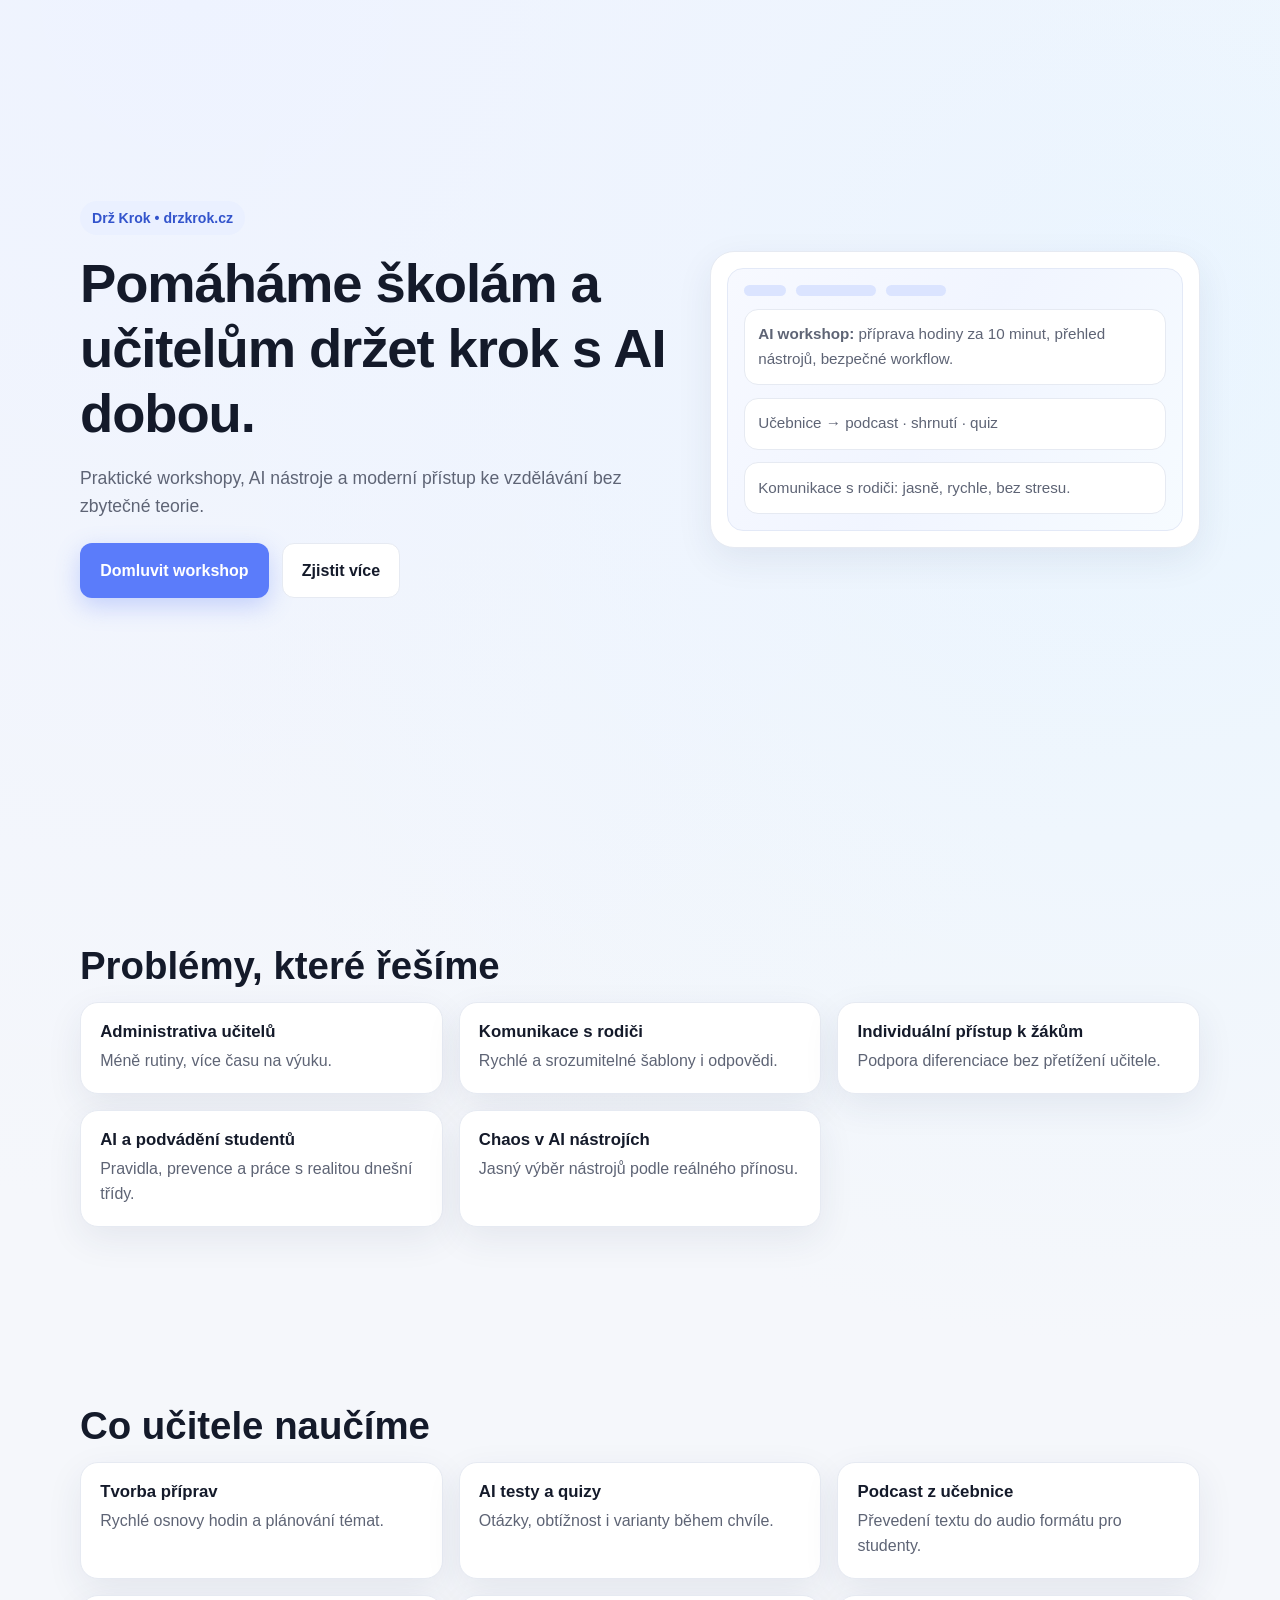
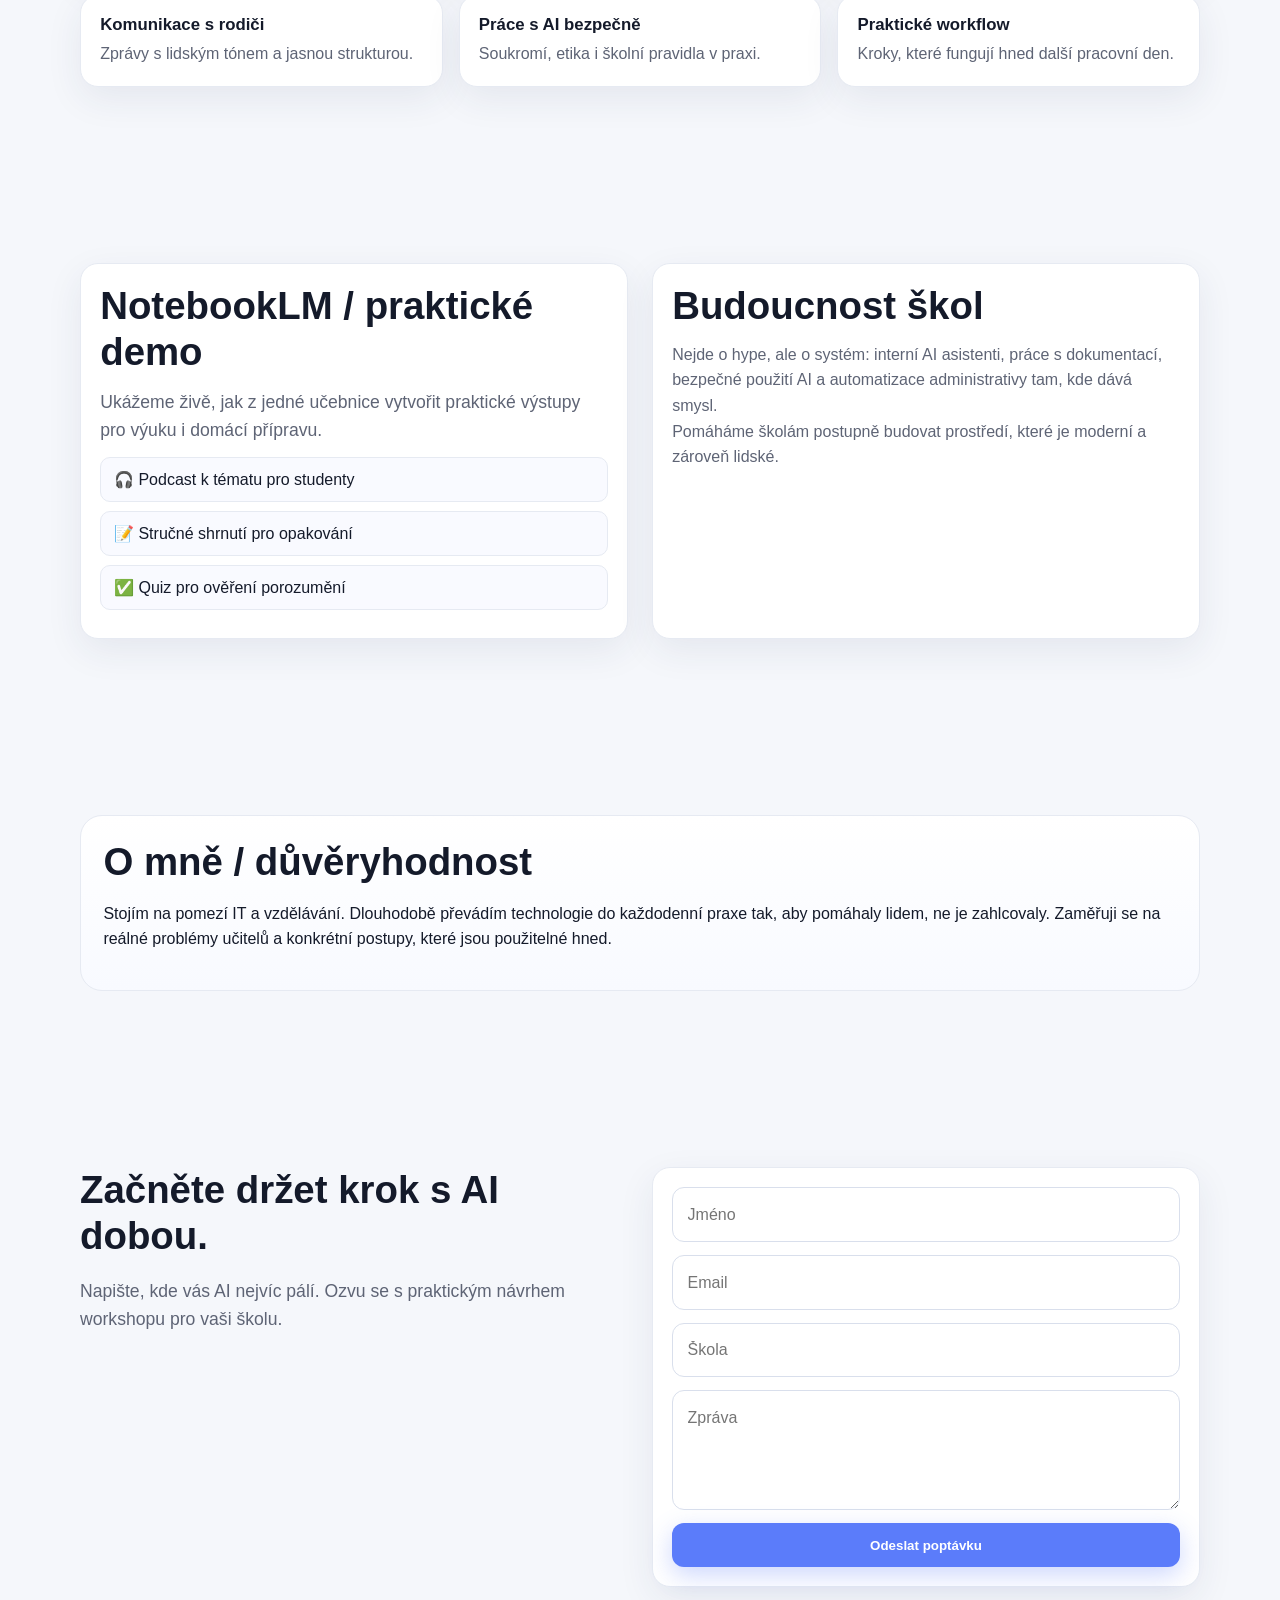
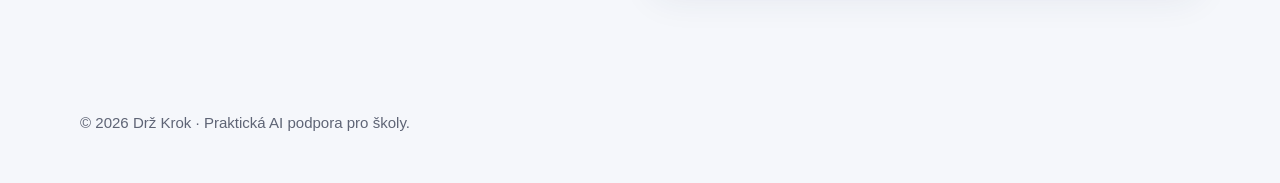
==== index.html @ 70c1579f "Add initial HTML structure and styles for website" ====
<!doctype html>
<html lang="cs">
<head>
  <meta charset="UTF-8" />
  <meta name="viewport" content="width=device-width, initial-scale=1.0" />
  <title>Drž Krok | Praktická AI podpora pro školy</title>
  <meta name="description" content="Drž Krok pomáhá školám a učitelům prakticky zavádět AI do výuky i administrativy bez hype a zbytečné teorie." />
  <meta name="keywords" content="Drž Krok, AI ve školách, workshopy pro učitele, vzdělávání, edtech" />
  <meta name="theme-color" content="#5b7cfa" />
  <style>
    :root {
      --bg: #f5f7fb;
      --surface: #ffffff;
      --muted: #5e6475;
      --text: #141a2a;
      --line: #e6eaf2;
      --accent: #5b7cfa;
      --accent-soft: #eaf0ff;
      --radius: 18px;
      --shadow: 0 12px 36px rgba(35, 50, 90, 0.08);
    }
    * { box-sizing: border-box; }
    html { scroll-behavior: smooth; }
    body {
      margin: 0;
      font-family: Inter, "Segoe UI", Roboto, Arial, sans-serif;
      color: var(--text);
      background:
        radial-gradient(circle at 15% 0%, #eef3ff 0, transparent 34%),
        radial-gradient(circle at 88% 10%, #e9f5ff 0, transparent 31%),
        var(--bg);
      line-height: 1.6;
    }
    .container { width: min(1120px, 92vw); margin: 0 auto; }
    section { padding: 5.5rem 0; }
    h1, h2, h3 { line-height: 1.2; margin: 0 0 .8rem; }
    h1 { font-size: clamp(2rem, 5vw, 3.4rem); letter-spacing: -0.02em; }
    h2 { font-size: clamp(1.6rem, 3.5vw, 2.4rem); }
    .lead { font-size: 1.1rem; color: var(--muted); max-width: 60ch; }
    .hero {
      padding-top: 2rem;
      min-height: 95vh;
      display: flex;
      align-items: center;
    }
    .hero-grid {
      display: grid;
      gap: 2rem;
      align-items: center;
    }
    .pill {
      display: inline-block;
      padding: .35rem .75rem;
      background: var(--accent-soft);
      color: #3354cc;
      border-radius: 999px;
      font-size: .88rem;
      font-weight: 600;
      margin-bottom: 1rem;
    }
    .cta-wrap { display: flex; flex-wrap: wrap; gap: .8rem; margin-top: 1.4rem; }
    .btn {
      display: inline-block;
      text-decoration: none;
      padding: .85rem 1.2rem;
      border-radius: 12px;
      font-weight: 600;
      transition: transform .25s ease, box-shadow .25s ease, background .25s ease;
      border: 1px solid transparent;
    }
    .btn-primary { background: var(--accent); color: #fff; box-shadow: 0 8px 24px rgba(91,124,250,.3); }
    .btn-secondary { background: var(--surface); color: var(--text); border-color: var(--line); }
    .btn:hover { transform: translateY(-2px); }
    .mock {
      background: var(--surface);
      border: 1px solid var(--line);
      border-radius: 24px;
      box-shadow: var(--shadow);
      padding: 1rem;
      animation: floaty 5s ease-in-out infinite;
    }
    .screen {
      border-radius: 16px;
      background: linear-gradient(120deg, #f7f9ff 0%, #f1f5ff 48%, #f6fbff 100%);
      border: 1px solid #e3e9f7;
      padding: 1rem;
    }
    .row { display: flex; gap: .6rem; margin-bottom: .7rem; }
    .chip { height: 11px; border-radius: 999px; background: #dbe4ff; }
    .chip:nth-child(1){width:42px}.chip:nth-child(2){width:80px}.chip:nth-child(3){width:60px}
    .panel {
      background: #fff;
      border: 1px solid var(--line);
      border-radius: 14px;
      padding: .8rem;
      margin-top: .8rem;
      color: var(--muted);
      font-size: .95rem;
    }
    .grid { display: grid; gap: 1rem; }
    .card {
      background: var(--surface);
      border: 1px solid var(--line);
      border-radius: var(--radius);
      padding: 1.2rem;
      box-shadow: var(--shadow);
      transition: transform .25s ease, box-shadow .25s ease;
    }
    .card:hover { transform: translateY(-4px); box-shadow: 0 18px 40px rgba(35, 50, 90, 0.12); }
    .card h3 { font-size: 1.05rem; margin-bottom: .35rem; }
    .card p { margin: 0; color: var(--muted); }
    .split {
      display: grid;
      gap: 1.5rem;
      align-items: stretch;
    }
    .demo-list { margin: .8rem 0 0; padding: 0; list-style: none; }
    .demo-list li { padding: .55rem .8rem; background: #f9faff; border: 1px solid var(--line); border-radius: 10px; margin-bottom: .55rem; }
    .about {
      background: linear-gradient(180deg, #ffffff, #f8faff);
      border: 1px solid var(--line);
      border-radius: 22px;
      padding: 1.4rem;
    }
    form { display: grid; gap: .8rem; }
    input, textarea {
      width: 100%;
      border: 1px solid #d9dfec;
      border-radius: 12px;
      padding: .85rem .9rem;
      font: inherit;
      background: #fff;
    }
    textarea { min-height: 120px; resize: vertical; }
    footer { padding: 2.2rem 0 3rem; color: var(--muted); font-size: .94rem; }
    .fade-up { opacity: 0; transform: translateY(16px); transition: opacity .7s ease, transform .7s ease; }
    .fade-up.show { opacity: 1; transform: translateY(0); }
    @keyframes floaty { 0%,100%{transform:translateY(0)} 50%{transform:translateY(-8px)} }
    @media (min-width: 760px) {
      .hero-grid { grid-template-columns: 1.1fr .9fr; }
      .grid.problems { grid-template-columns: repeat(3, 1fr); }
      .grid.learn { grid-template-columns: repeat(3, 1fr); }
      .split { grid-template-columns: 1fr 1fr; }
    }
  </style>
</head>
<body>
  <main>
    <section class="hero">
      <div class="container hero-grid">
        <div class="fade-up">
          <span class="pill">Drž Krok • drzkrok.cz</span>
          <h1>Pomáháme školám a učitelům držet krok s AI dobou.</h1>
          <p class="lead">Praktické workshopy, AI nástroje a moderní přístup ke vzdělávání bez zbytečné teorie.</p>
          <div class="cta-wrap">
            <a href="#kontakt" class="btn btn-primary">Domluvit workshop</a>
            <a href="#vice" class="btn btn-secondary">Zjistit více</a>
          </div>
        </div>
        <div class="mock fade-up" aria-hidden="true">
          <div class="screen">
            <div class="row"><span class="chip"></span><span class="chip"></span><span class="chip"></span></div>
            <div class="panel"><strong>AI workshop:</strong> příprava hodiny za 10 minut, přehled nástrojů, bezpečné workflow.</div>
            <div class="panel">Učebnice → podcast · shrnutí · quiz</div>
            <div class="panel">Komunikace s rodiči: jasně, rychle, bez stresu.</div>
          </div>
        </div>
      </div>
    </section>

    <section id="vice">
      <div class="container">
        <h2 class="fade-up">Problémy, které řešíme</h2>
        <div class="grid problems">
          <article class="card fade-up"><h3>Administrativa učitelů</h3><p>Méně rutiny, více času na výuku.</p></article>
          <article class="card fade-up"><h3>Komunikace s rodiči</h3><p>Rychlé a srozumitelné šablony i odpovědi.</p></article>
          <article class="card fade-up"><h3>Individuální přístup k žákům</h3><p>Podpora diferenciace bez přetížení učitele.</p></article>
          <article class="card fade-up"><h3>AI a podvádění studentů</h3><p>Pravidla, prevence a práce s realitou dnešní třídy.</p></article>
          <article class="card fade-up"><h3>Chaos v AI nástrojích</h3><p>Jasný výběr nástrojů podle reálného přínosu.</p></article>
        </div>
      </div>
    </section>

    <section>
      <div class="container">
        <h2 class="fade-up">Co učitele naučíme</h2>
        <div class="grid learn">
          <article class="card fade-up"><h3>Tvorba příprav</h3><p>Rychlé osnovy hodin a plánování témat.</p></article>
          <article class="card fade-up"><h3>AI testy a quizy</h3><p>Otázky, obtížnost i varianty během chvíle.</p></article>
          <article class="card fade-up"><h3>Podcast z učebnice</h3><p>Převedení textu do audio formátu pro studenty.</p></article>
          <article class="card fade-up"><h3>Komunikace s rodiči</h3><p>Zprávy s lidským tónem a jasnou strukturou.</p></article>
          <article class="card fade-up"><h3>Práce s AI bezpečně</h3><p>Soukromí, etika i školní pravidla v praxi.</p></article>
          <article class="card fade-up"><h3>Praktické workflow</h3><p>Kroky, které fungují hned další pracovní den.</p></article>
        </div>
      </div>
    </section>

    <section>
      <div class="container split">
        <article class="card fade-up">
          <h2>NotebookLM / praktické demo</h2>
          <p class="lead">Ukážeme živě, jak z jedné učebnice vytvořit praktické výstupy pro výuku i domácí přípravu.</p>
          <ul class="demo-list">
            <li>🎧 Podcast k tématu pro studenty</li>
            <li>📝 Stručné shrnutí pro opakování</li>
            <li>✅ Quiz pro ověření porozumění</li>
          </ul>
        </article>
        <article class="card fade-up">
          <h2>Budoucnost škol</h2>
          <p>Nejde o hype, ale o systém: interní AI asistenti, práce s dokumentací, bezpečné použití AI a automatizace administrativy tam, kde dává smysl.</p>
          <p>Pomáháme školám postupně budovat prostředí, které je moderní a zároveň lidské.</p>
        </article>
      </div>
    </section>

    <section>
      <div class="container about fade-up">
        <h2>O mně / důvěryhodnost</h2>
        <p>Stojím na pomezí IT a vzdělávání. Dlouhodobě převádím technologie do každodenní praxe tak, aby pomáhaly lidem, ne je zahlcovaly. Zaměřuji se na reálné problémy učitelů a konkrétní postupy, které jsou použitelné hned.</p>
      </div>
    </section>

    <section id="kontakt">
      <div class="container split">
        <div class="fade-up">
          <h2>Začněte držet krok s AI dobou.</h2>
          <p class="lead">Napište, kde vás AI nejvíc pálí. Ozvu se s praktickým návrhem workshopu pro vaši školu.</p>
        </div>
        <div class="card fade-up">
          <form>
            <input type="text" name="jmeno" placeholder="Jméno" required />
            <input type="email" name="email" placeholder="Email" required />
            <input type="text" name="skola" placeholder="Škola" required />
            <textarea name="zprava" placeholder="Zpráva" required></textarea>
            <button class="btn btn-primary" type="submit">Odeslat poptávku</button>
          </form>
        </div>
      </div>
    </section>
  </main>

  <footer>
    <div class="container">© <span id="year"></span> Drž Krok · Praktická AI podpora pro školy.</div>
  </footer>

  <script>
    document.getElementById('year').textContent = new Date().getFullYear();
    const observer = new IntersectionObserver(entries => {
      entries.forEach(entry => {
        if (entry.isIntersecting) entry.target.classList.add('show');
      });
    }, { threshold: .12 });
    document.querySelectorAll('.fade-up').forEach(el => observer.observe(el));
  </script>
</body>
</html>
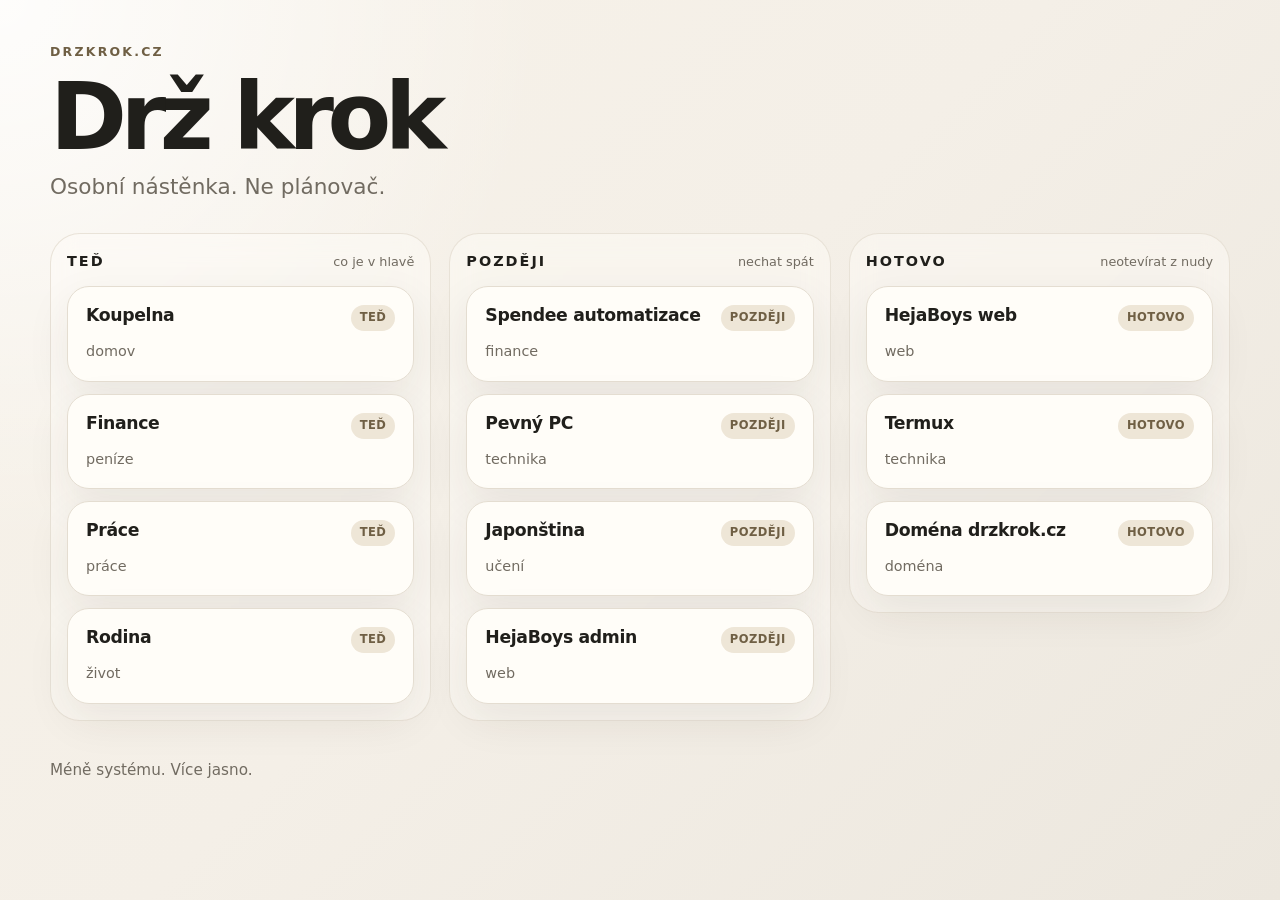
==== commit 1c370ef1: "Create static personal dashboard" ====
--- a/index.html
+++ b/index.html
@@ -3,255 +3,50 @@
 <head>
   <meta charset="UTF-8" />
   <meta name="viewport" content="width=device-width, initial-scale=1.0" />
-  <title>Drž Krok | Praktická AI podpora pro školy</title>
-  <meta name="description" content="Drž Krok pomáhá školám a učitelům prakticky zavádět AI do výuky i administrativy bez hype a zbytečné teorie." />
-  <meta name="keywords" content="Drž Krok, AI ve školách, workshopy pro učitele, vzdělávání, edtech" />
-  <meta name="theme-color" content="#5b7cfa" />
-  <style>
-    :root {
-      --bg: #f5f7fb;
-      --surface: #ffffff;
-      --muted: #5e6475;
-      --text: #141a2a;
-      --line: #e6eaf2;
-      --accent: #5b7cfa;
-      --accent-soft: #eaf0ff;
-      --radius: 18px;
-      --shadow: 0 12px 36px rgba(35, 50, 90, 0.08);
-    }
-    * { box-sizing: border-box; }
-    html { scroll-behavior: smooth; }
-    body {
-      margin: 0;
-      font-family: Inter, "Segoe UI", Roboto, Arial, sans-serif;
-      color: var(--text);
-      background:
-        radial-gradient(circle at 15% 0%, #eef3ff 0, transparent 34%),
-        radial-gradient(circle at 88% 10%, #e9f5ff 0, transparent 31%),
-        var(--bg);
-      line-height: 1.6;
-    }
-    .container { width: min(1120px, 92vw); margin: 0 auto; }
-    section { padding: 5.5rem 0; }
-    h1, h2, h3 { line-height: 1.2; margin: 0 0 .8rem; }
-    h1 { font-size: clamp(2rem, 5vw, 3.4rem); letter-spacing: -0.02em; }
-    h2 { font-size: clamp(1.6rem, 3.5vw, 2.4rem); }
-    .lead { font-size: 1.1rem; color: var(--muted); max-width: 60ch; }
-    .hero {
-      padding-top: 2rem;
-      min-height: 95vh;
-      display: flex;
-      align-items: center;
-    }
-    .hero-grid {
-      display: grid;
-      gap: 2rem;
-      align-items: center;
-    }
-    .pill {
-      display: inline-block;
-      padding: .35rem .75rem;
-      background: var(--accent-soft);
-      color: #3354cc;
-      border-radius: 999px;
-      font-size: .88rem;
-      font-weight: 600;
-      margin-bottom: 1rem;
-    }
-    .cta-wrap { display: flex; flex-wrap: wrap; gap: .8rem; margin-top: 1.4rem; }
-    .btn {
-      display: inline-block;
-      text-decoration: none;
-      padding: .85rem 1.2rem;
-      border-radius: 12px;
-      font-weight: 600;
-      transition: transform .25s ease, box-shadow .25s ease, background .25s ease;
-      border: 1px solid transparent;
-    }
-    .btn-primary { background: var(--accent); color: #fff; box-shadow: 0 8px 24px rgba(91,124,250,.3); }
-    .btn-secondary { background: var(--surface); color: var(--text); border-color: var(--line); }
-    .btn:hover { transform: translateY(-2px); }
-    .mock {
-      background: var(--surface);
-      border: 1px solid var(--line);
-      border-radius: 24px;
-      box-shadow: var(--shadow);
-      padding: 1rem;
-      animation: floaty 5s ease-in-out infinite;
-    }
-    .screen {
-      border-radius: 16px;
-      background: linear-gradient(120deg, #f7f9ff 0%, #f1f5ff 48%, #f6fbff 100%);
-      border: 1px solid #e3e9f7;
-      padding: 1rem;
-    }
-    .row { display: flex; gap: .6rem; margin-bottom: .7rem; }
-    .chip { height: 11px; border-radius: 999px; background: #dbe4ff; }
-    .chip:nth-child(1){width:42px}.chip:nth-child(2){width:80px}.chip:nth-child(3){width:60px}
-    .panel {
-      background: #fff;
-      border: 1px solid var(--line);
-      border-radius: 14px;
-      padding: .8rem;
-      margin-top: .8rem;
-      color: var(--muted);
-      font-size: .95rem;
-    }
-    .grid { display: grid; gap: 1rem; }
-    .card {
-      background: var(--surface);
-      border: 1px solid var(--line);
-      border-radius: var(--radius);
-      padding: 1.2rem;
-      box-shadow: var(--shadow);
-      transition: transform .25s ease, box-shadow .25s ease;
-    }
-    .card:hover { transform: translateY(-4px); box-shadow: 0 18px 40px rgba(35, 50, 90, 0.12); }
-    .card h3 { font-size: 1.05rem; margin-bottom: .35rem; }
-    .card p { margin: 0; color: var(--muted); }
-    .split {
-      display: grid;
-      gap: 1.5rem;
-      align-items: stretch;
-    }
-    .demo-list { margin: .8rem 0 0; padding: 0; list-style: none; }
-    .demo-list li { padding: .55rem .8rem; background: #f9faff; border: 1px solid var(--line); border-radius: 10px; margin-bottom: .55rem; }
-    .about {
-      background: linear-gradient(180deg, #ffffff, #f8faff);
-      border: 1px solid var(--line);
-      border-radius: 22px;
-      padding: 1.4rem;
-    }
-    form { display: grid; gap: .8rem; }
-    input, textarea {
-      width: 100%;
-      border: 1px solid #d9dfec;
-      border-radius: 12px;
-      padding: .85rem .9rem;
-      font: inherit;
-      background: #fff;
-    }
-    textarea { min-height: 120px; resize: vertical; }
-    footer { padding: 2.2rem 0 3rem; color: var(--muted); font-size: .94rem; }
-    .fade-up { opacity: 0; transform: translateY(16px); transition: opacity .7s ease, transform .7s ease; }
-    .fade-up.show { opacity: 1; transform: translateY(0); }
-    @keyframes floaty { 0%,100%{transform:translateY(0)} 50%{transform:translateY(-8px)} }
-    @media (min-width: 760px) {
-      .hero-grid { grid-template-columns: 1.1fr .9fr; }
-      .grid.problems { grid-template-columns: repeat(3, 1fr); }
-      .grid.learn { grid-template-columns: repeat(3, 1fr); }
-      .split { grid-template-columns: 1fr 1fr; }
-    }
-  </style>
+  <title>Drž krok | Osobní nástěnka</title>
+  <meta name="description" content="Ultra jednoduchá osobní nástěnka pro rychlé zorientování: teď, později, hotovo." />
+  <meta name="theme-color" content="#f6f2ea" />
+  <link rel="stylesheet" href="style.css" />
 </head>
 <body>
-  <main>
-    <section class="hero">
-      <div class="container hero-grid">
-        <div class="fade-up">
-          <span class="pill">Drž Krok • drzkrok.cz</span>
-          <h1>Pomáháme školám a učitelům držet krok s AI dobou.</h1>
-          <p class="lead">Praktické workshopy, AI nástroje a moderní přístup ke vzdělávání bez zbytečné teorie.</p>
-          <div class="cta-wrap">
-            <a href="#kontakt" class="btn btn-primary">Domluvit workshop</a>
-            <a href="#vice" class="btn btn-secondary">Zjistit více</a>
-          </div>
+  <main class="page-shell">
+    <header class="hero" aria-labelledby="page-title">
+      <p class="eyebrow">drzkrok.cz</p>
+      <h1 id="page-title">Drž krok</h1>
+      <p class="subtitle">Osobní nástěnka. Ne plánovač.</p>
+    </header>
+
+    <div id="message" class="message" role="status" aria-live="polite">Načítám nástěnku…</div>
+
+    <section class="board" aria-label="Osobní nástěnka">
+      <section class="column" aria-labelledby="now-title">
+        <div class="column-head">
+          <h2 id="now-title">Teď</h2>
+          <span class="column-note">co je v hlavě</span>
         </div>
-        <div class="mock fade-up" aria-hidden="true">
-          <div class="screen">
-            <div class="row"><span class="chip"></span><span class="chip"></span><span class="chip"></span></div>
-            <div class="panel"><strong>AI workshop:</strong> příprava hodiny za 10 minut, přehled nástrojů, bezpečné workflow.</div>
-            <div class="panel">Učebnice → podcast · shrnutí · quiz</div>
-            <div class="panel">Komunikace s rodiči: jasně, rychle, bez stresu.</div>
-          </div>
+        <div id="now-list" class="card-list" data-state="now"></div>
+      </section>
+
+      <section class="column" aria-labelledby="later-title">
+        <div class="column-head">
+          <h2 id="later-title">Později</h2>
+          <span class="column-note">nechat spát</span>
         </div>
-      </div>
-    </section>
+        <div id="later-list" class="card-list" data-state="later"></div>
+      </section>
 
-    <section id="vice">
-      <div class="container">
-        <h2 class="fade-up">Problémy, které řešíme</h2>
-        <div class="grid problems">
-          <article class="card fade-up"><h3>Administrativa učitelů</h3><p>Méně rutiny, více času na výuku.</p></article>
-          <article class="card fade-up"><h3>Komunikace s rodiči</h3><p>Rychlé a srozumitelné šablony i odpovědi.</p></article>
-          <article class="card fade-up"><h3>Individuální přístup k žákům</h3><p>Podpora diferenciace bez přetížení učitele.</p></article>
-          <article class="card fade-up"><h3>AI a podvádění studentů</h3><p>Pravidla, prevence a práce s realitou dnešní třídy.</p></article>
-          <article class="card fade-up"><h3>Chaos v AI nástrojích</h3><p>Jasný výběr nástrojů podle reálného přínosu.</p></article>
+      <section class="column" aria-labelledby="done-title">
+        <div class="column-head">
+          <h2 id="done-title">Hotovo</h2>
+          <span class="column-note">neotevírat z nudy</span>
         </div>
-      </div>
-    </section>
-
-    <section>
-      <div class="container">
-        <h2 class="fade-up">Co učitele naučíme</h2>
-        <div class="grid learn">
-          <article class="card fade-up"><h3>Tvorba příprav</h3><p>Rychlé osnovy hodin a plánování témat.</p></article>
-          <article class="card fade-up"><h3>AI testy a quizy</h3><p>Otázky, obtížnost i varianty během chvíle.</p></article>
-          <article class="card fade-up"><h3>Podcast z učebnice</h3><p>Převedení textu do audio formátu pro studenty.</p></article>
-          <article class="card fade-up"><h3>Komunikace s rodiči</h3><p>Zprávy s lidským tónem a jasnou strukturou.</p></article>
-          <article class="card fade-up"><h3>Práce s AI bezpečně</h3><p>Soukromí, etika i školní pravidla v praxi.</p></article>
-          <article class="card fade-up"><h3>Praktické workflow</h3><p>Kroky, které fungují hned další pracovní den.</p></article>
-        </div>
-      </div>
-    </section>
-
-    <section>
-      <div class="container split">
-        <article class="card fade-up">
-          <h2>NotebookLM / praktické demo</h2>
-          <p class="lead">Ukážeme živě, jak z jedné učebnice vytvořit praktické výstupy pro výuku i domácí přípravu.</p>
-          <ul class="demo-list">
-            <li>🎧 Podcast k tématu pro studenty</li>
-            <li>📝 Stručné shrnutí pro opakování</li>
-            <li>✅ Quiz pro ověření porozumění</li>
-          </ul>
-        </article>
-        <article class="card fade-up">
-          <h2>Budoucnost škol</h2>
-          <p>Nejde o hype, ale o systém: interní AI asistenti, práce s dokumentací, bezpečné použití AI a automatizace administrativy tam, kde dává smysl.</p>
-          <p>Pomáháme školám postupně budovat prostředí, které je moderní a zároveň lidské.</p>
-        </article>
-      </div>
-    </section>
-
-    <section>
-      <div class="container about fade-up">
-        <h2>O mně / důvěryhodnost</h2>
-        <p>Stojím na pomezí IT a vzdělávání. Dlouhodobě převádím technologie do každodenní praxe tak, aby pomáhaly lidem, ne je zahlcovaly. Zaměřuji se na reálné problémy učitelů a konkrétní postupy, které jsou použitelné hned.</p>
-      </div>
-    </section>
-
-    <section id="kontakt">
-      <div class="container split">
-        <div class="fade-up">
-          <h2>Začněte držet krok s AI dobou.</h2>
-          <p class="lead">Napište, kde vás AI nejvíc pálí. Ozvu se s praktickým návrhem workshopu pro vaši školu.</p>
-        </div>
-        <div class="card fade-up">
-          <form>
-            <input type="text" name="jmeno" placeholder="Jméno" required />
-            <input type="email" name="email" placeholder="Email" required />
-            <input type="text" name="skola" placeholder="Škola" required />
-            <textarea name="zprava" placeholder="Zpráva" required></textarea>
-            <button class="btn btn-primary" type="submit">Odeslat poptávku</button>
-          </form>
-        </div>
-      </div>
+        <div id="done-list" class="card-list" data-state="done"></div>
+      </section>
     </section>
   </main>
 
-  <footer>
-    <div class="container">© <span id="year"></span> Drž Krok · Praktická AI podpora pro školy.</div>
-  </footer>
+  <footer class="footer">Méně systému. Více jasno.</footer>
 
-  <script>
-    document.getElementById('year').textContent = new Date().getFullYear();
-    const observer = new IntersectionObserver(entries => {
-      entries.forEach(entry => {
-        if (entry.isIntersecting) entry.target.classList.add('show');
-      });
-    }, { threshold: .12 });
-    document.querySelectorAll('.fade-up').forEach(el => observer.observe(el));
-  </script>
+  <script src="script.js" defer></script>
 </body>
 </html>
--- a/style.css
+++ b/style.css
@@ -0,0 +1,311 @@
+:root {
+  --bg: #f6f2ea;
+  --surface: #fffdf8;
+  --surface-soft: #fbf7ef;
+  --text: #201f1b;
+  --muted: #716b61;
+  --line: #e4ddd1;
+  --accent: #6f5f44;
+  --accent-soft: #eee6d7;
+  --error: #9d2f2f;
+  --shadow: 0 16px 44px rgba(52, 44, 30, 0.08);
+  --radius: 22px;
+}
+
+* {
+  box-sizing: border-box;
+}
+
+html {
+  min-height: 100%;
+}
+
+body {
+  min-height: 100%;
+  margin: 0;
+  font-family: Inter, ui-sans-serif, system-ui, -apple-system, BlinkMacSystemFont, "Segoe UI", sans-serif;
+  color: var(--text);
+  background:
+    radial-gradient(circle at top left, rgba(255, 255, 255, 0.85), transparent 34rem),
+    linear-gradient(135deg, #f7f2e9 0%, #f4efe7 48%, #ece7de 100%);
+  line-height: 1.55;
+}
+
+button,
+a {
+  font: inherit;
+}
+
+.page-shell {
+  width: min(1180px, calc(100% - 32px));
+  margin: 0 auto;
+  padding: 42px 0 28px;
+}
+
+.hero {
+  max-width: 760px;
+  margin-bottom: 30px;
+}
+
+.eyebrow {
+  margin: 0 0 12px;
+  color: var(--accent);
+  font-size: 0.78rem;
+  font-weight: 800;
+  letter-spacing: 0.18em;
+  text-transform: uppercase;
+}
+
+h1,
+h2,
+p {
+  margin-top: 0;
+}
+
+h1 {
+  margin-bottom: 8px;
+  font-size: clamp(2.6rem, 8vw, 5.8rem);
+  line-height: 0.95;
+  letter-spacing: -0.07em;
+}
+
+.subtitle {
+  margin-bottom: 0;
+  color: var(--muted);
+  font-size: clamp(1.05rem, 2vw, 1.35rem);
+}
+
+.message {
+  display: none;
+  margin: 0 0 18px;
+  padding: 14px 16px;
+  border: 1px solid var(--line);
+  border-radius: 16px;
+  background: rgba(255, 253, 248, 0.76);
+  color: var(--muted);
+}
+
+.message.is-visible {
+  display: block;
+}
+
+.message.is-error {
+  border-color: rgba(157, 47, 47, 0.26);
+  background: rgba(157, 47, 47, 0.08);
+  color: var(--error);
+}
+
+.board {
+  display: grid;
+  grid-template-columns: repeat(3, minmax(0, 1fr));
+  gap: 18px;
+  align-items: start;
+}
+
+.column {
+  min-width: 0;
+  padding: 16px;
+  border: 1px solid rgba(228, 221, 209, 0.82);
+  border-radius: calc(var(--radius) + 8px);
+  background: rgba(255, 253, 248, 0.44);
+  backdrop-filter: blur(12px);
+}
+
+.column-head {
+  display: flex;
+  align-items: end;
+  justify-content: space-between;
+  gap: 12px;
+  margin-bottom: 14px;
+}
+
+h2 {
+  margin-bottom: 0;
+  font-size: 0.9rem;
+  letter-spacing: 0.14em;
+  text-transform: uppercase;
+}
+
+.column-note {
+  color: var(--muted);
+  font-size: 0.8rem;
+  white-space: nowrap;
+}
+
+.card-list {
+  display: grid;
+  gap: 12px;
+}
+
+.item-card {
+  width: 100%;
+  padding: 0;
+  border: 1px solid var(--line);
+  border-radius: var(--radius);
+  background: var(--surface);
+  box-shadow: var(--shadow);
+  color: inherit;
+  overflow: hidden;
+}
+
+.item-toggle {
+  width: 100%;
+  padding: 18px;
+  border: 0;
+  background: transparent;
+  color: inherit;
+  text-align: left;
+  cursor: pointer;
+}
+
+.item-toggle:focus-visible {
+  outline: 3px solid rgba(111, 95, 68, 0.28);
+  outline-offset: -6px;
+}
+
+.item-topline {
+  display: flex;
+  align-items: start;
+  justify-content: space-between;
+  gap: 14px;
+}
+
+.item-title {
+  margin: 0;
+  font-size: 1.08rem;
+  line-height: 1.25;
+  letter-spacing: -0.02em;
+}
+
+.item-status {
+  display: inline-flex;
+  flex: 0 0 auto;
+  align-items: center;
+  min-height: 26px;
+  padding: 4px 9px;
+  border-radius: 999px;
+  background: var(--accent-soft);
+  color: var(--accent);
+  font-size: 0.72rem;
+  font-weight: 800;
+  letter-spacing: 0.04em;
+  text-transform: uppercase;
+}
+
+.item-category {
+  margin: 9px 0 0;
+  color: var(--muted);
+  font-size: 0.9rem;
+}
+
+.item-detail {
+  display: none;
+  padding: 0 18px 18px;
+  color: var(--muted);
+}
+
+.item-card.is-open .item-detail {
+  display: block;
+}
+
+.detail-grid {
+  display: grid;
+  gap: 10px;
+  padding-top: 16px;
+  border-top: 1px solid var(--line);
+}
+
+.detail-label {
+  display: block;
+  margin-bottom: 2px;
+  color: var(--accent);
+  font-size: 0.74rem;
+  font-weight: 800;
+  letter-spacing: 0.08em;
+  text-transform: uppercase;
+}
+
+.detail-text {
+  margin: 0;
+}
+
+.links {
+  display: flex;
+  flex-wrap: wrap;
+  gap: 8px;
+  margin: 3px 0 0;
+  padding: 0;
+  list-style: none;
+}
+
+.links a {
+  display: inline-flex;
+  align-items: center;
+  min-height: 34px;
+  padding: 6px 10px;
+  border: 1px solid var(--line);
+  border-radius: 999px;
+  color: var(--text);
+  background: var(--surface-soft);
+  text-decoration: none;
+}
+
+.links a:hover,
+.links a:focus-visible {
+  border-color: var(--accent);
+}
+
+.empty-links {
+  margin: 0;
+  color: #918a7f;
+}
+
+.footer {
+  width: min(1180px, calc(100% - 32px));
+  margin: 0 auto;
+  padding: 10px 0 34px;
+  color: var(--muted);
+  font-size: 0.95rem;
+}
+
+@media (max-width: 880px) {
+  .board {
+    grid-template-columns: 1fr;
+  }
+
+  .column {
+    padding: 14px;
+  }
+}
+
+@media (max-width: 560px) {
+  .page-shell {
+    width: min(100% - 22px, 1180px);
+    padding-top: 28px;
+  }
+
+  .hero {
+    margin-bottom: 22px;
+  }
+
+  .column-head {
+    align-items: start;
+    flex-direction: column;
+    gap: 4px;
+  }
+
+  .column-note {
+    white-space: normal;
+  }
+
+  .item-toggle,
+  .item-detail {
+    padding-left: 15px;
+    padding-right: 15px;
+  }
+
+  .item-topline {
+    flex-direction: column;
+    gap: 9px;
+  }
+}
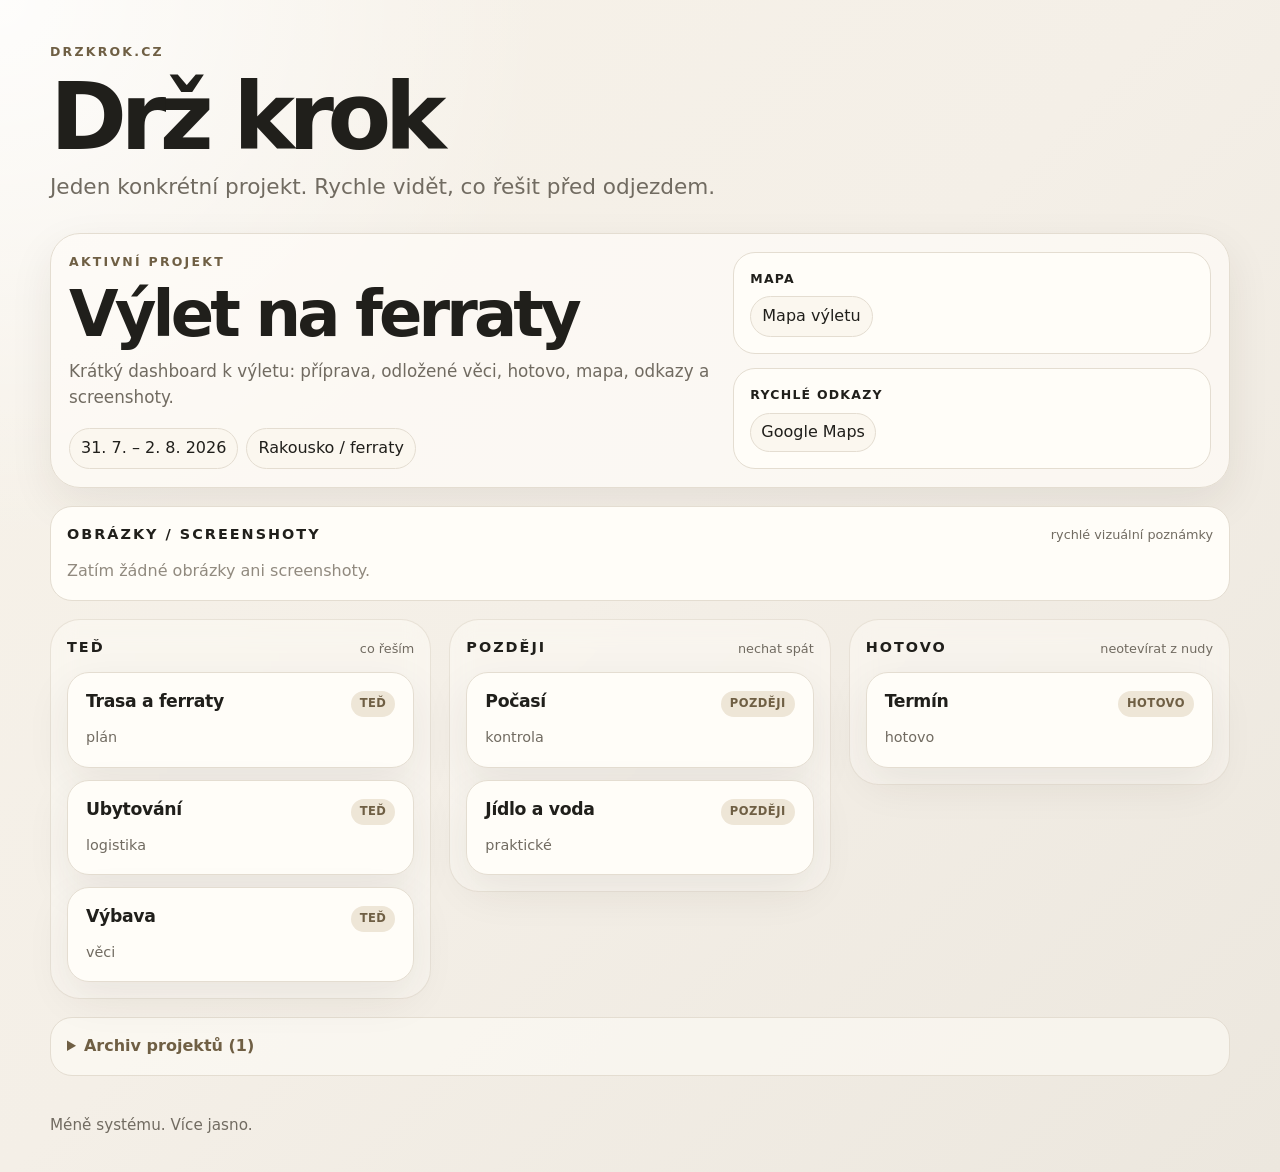
==== commit 13983da3: "Refocus dashboard on active projects" ====
--- a/index.html
+++ b/index.html
@@ -3,26 +3,28 @@
 <head>
   <meta charset="UTF-8" />
   <meta name="viewport" content="width=device-width, initial-scale=1.0" />
-  <title>Drž krok | Osobní nástěnka</title>
-  <meta name="description" content="Ultra jednoduchá osobní nástěnka pro rychlé zorientování: teď, později, hotovo." />
+  <title>Drž krok | Projektový dashboard</title>
+  <meta name="description" content="Rychlý osobní dashboard pro jeden aktivní projekt, mapu, odkazy, screenshoty a archiv starších projektů." />
   <meta name="theme-color" content="#f6f2ea" />
   <link rel="stylesheet" href="style.css" />
 </head>
 <body>
   <main class="page-shell">
-    <header class="hero" aria-labelledby="page-title">
+    <header class="hero project-hero" aria-labelledby="page-title">
       <p class="eyebrow">drzkrok.cz</p>
       <h1 id="page-title">Drž krok</h1>
-      <p class="subtitle">Osobní nástěnka. Ne plánovač.</p>
+      <p id="project-subtitle" class="subtitle">Jeden projekt. Žádný plánovač.</p>
     </header>
 
-    <div id="message" class="message" role="status" aria-live="polite">Načítám nástěnku…</div>
+    <div id="message" class="message" role="status" aria-live="polite">Načítám projekt…</div>
 
-    <section class="board" aria-label="Osobní nástěnka">
+    <section id="project-overview" class="project-overview" aria-label="Přehled aktivního projektu"></section>
+
+    <section class="board" aria-label="Projektová nástěnka">
       <section class="column" aria-labelledby="now-title">
         <div class="column-head">
           <h2 id="now-title">Teď</h2>
-          <span class="column-note">co je v hlavě</span>
+          <span class="column-note">co řeším</span>
         </div>
         <div id="now-list" class="card-list" data-state="now"></div>
       </section>
@@ -43,10 +45,13 @@
         <div id="done-list" class="card-list" data-state="done"></div>
       </section>
     </section>
+
+    <section id="archive" class="archive" aria-label="Archiv projektů"></section>
   </main>
 
   <footer class="footer">Méně systému. Více jasno.</footer>
 
+  <script src="config.js"></script>
   <script src="script.js" defer></script>
 </body>
 </html>
--- a/style.css
+++ b/style.css
@@ -309,3 +309,187 @@
     gap: 9px;
   }
 }
+
+.project-overview {
+  margin-bottom: 18px;
+}
+
+.project-card {
+  display: grid;
+  grid-template-columns: minmax(0, 1.15fr) minmax(280px, 0.85fr);
+  gap: 18px;
+  margin-bottom: 18px;
+  padding: 18px;
+  border: 1px solid var(--line);
+  border-radius: calc(var(--radius) + 8px);
+  background: rgba(255, 253, 248, 0.7);
+  box-shadow: var(--shadow);
+}
+
+.project-main h2 {
+  margin: 0 0 12px;
+  font-size: clamp(2rem, 5vw, 4.2rem);
+  line-height: 0.98;
+  letter-spacing: -0.06em;
+  text-transform: none;
+}
+
+.project-summary {
+  max-width: 62ch;
+  color: var(--muted);
+  font-size: 1.05rem;
+}
+
+.project-meta {
+  display: flex;
+  flex-wrap: wrap;
+  gap: 8px;
+  margin-top: 18px;
+}
+
+.project-meta span,
+.map-link {
+  display: inline-flex;
+  align-items: center;
+  min-height: 36px;
+  padding: 7px 11px;
+  border: 1px solid var(--line);
+  border-radius: 999px;
+  background: var(--surface-soft);
+  color: var(--text);
+  text-decoration: none;
+}
+
+.project-side {
+  display: grid;
+  gap: 14px;
+}
+
+.project-side section,
+.media-section {
+  padding: 16px;
+  border: 1px solid var(--line);
+  border-radius: var(--radius);
+  background: var(--surface);
+}
+
+.project-side h3,
+.image-card span,
+.archive-item h3 {
+  margin: 0 0 8px;
+  font-size: 0.78rem;
+  letter-spacing: 0.1em;
+  text-transform: uppercase;
+}
+
+.map-card {
+  display: grid;
+  gap: 10px;
+}
+
+.map-card iframe {
+  width: 100%;
+  min-height: 240px;
+  border: 0;
+  border-radius: 16px;
+  background: var(--surface-soft);
+}
+
+.map-card a {
+  color: var(--accent);
+  font-weight: 800;
+  text-decoration: none;
+}
+
+.media-section {
+  margin-bottom: 18px;
+}
+
+.section-head {
+  display: flex;
+  align-items: end;
+  justify-content: space-between;
+  gap: 12px;
+  margin-bottom: 14px;
+}
+
+.image-grid {
+  display: grid;
+  grid-template-columns: repeat(3, minmax(0, 1fr));
+  gap: 12px;
+}
+
+.image-card {
+  display: grid;
+  gap: 8px;
+  padding: 10px;
+  border: 1px solid var(--line);
+  border-radius: 18px;
+  background: var(--surface-soft);
+  color: inherit;
+  text-decoration: none;
+}
+
+.image-card img {
+  width: 100%;
+  aspect-ratio: 4 / 3;
+  object-fit: cover;
+  border-radius: 12px;
+  background: var(--line);
+}
+
+.image-card p {
+  margin: -4px 0 0;
+  color: var(--muted);
+  font-size: 0.88rem;
+}
+
+.archive {
+  margin-top: 18px;
+}
+
+.archive details {
+  padding: 16px;
+  border: 1px solid var(--line);
+  border-radius: var(--radius);
+  background: rgba(255, 253, 248, 0.56);
+}
+
+.archive summary {
+  cursor: pointer;
+  color: var(--accent);
+  font-weight: 800;
+}
+
+.archive-list {
+  display: grid;
+  gap: 10px;
+  margin-top: 12px;
+}
+
+.archive-item {
+  padding: 12px;
+  border: 1px solid var(--line);
+  border-radius: 16px;
+  background: var(--surface);
+}
+
+.archive-item p {
+  margin-bottom: 4px;
+  color: var(--muted);
+}
+
+@media (max-width: 880px) {
+  .project-card,
+  .image-grid {
+    grid-template-columns: 1fr;
+  }
+}
+
+@media (max-width: 560px) {
+  .section-head {
+    align-items: start;
+    flex-direction: column;
+    gap: 4px;
+  }
+}
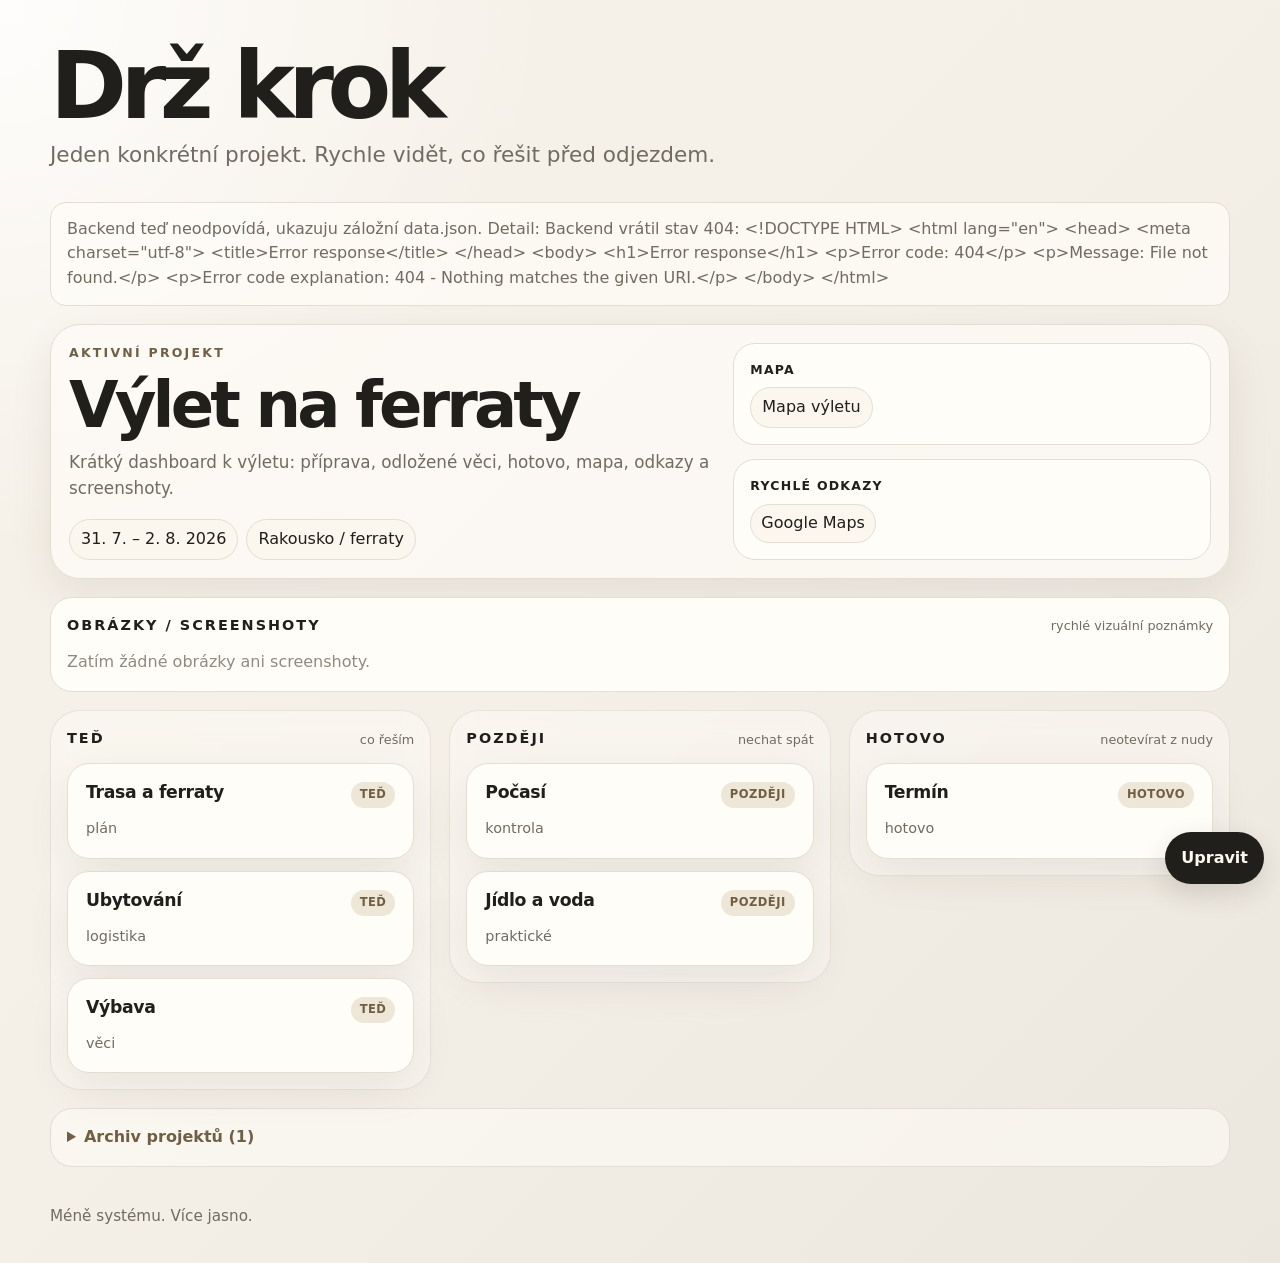
==== commit bb797dea: "Simplify quick editor and button affordance" ====
--- a/index.html
+++ b/index.html
@@ -11,7 +11,6 @@
 <body>
   <main class="page-shell">
     <header class="hero project-hero" aria-labelledby="page-title">
-      <p class="eyebrow">drzkrok.cz</p>
       <h1 id="page-title">Drž krok</h1>
       <p id="project-subtitle" class="subtitle">Jeden projekt. Žádný plánovač.</p>
     </header>
--- a/style.css
+++ b/style.css
@@ -36,6 +36,34 @@
   font: inherit;
 }
 
+[hidden] {
+  display: none !important;
+}
+
+button,
+a,
+summary {
+  -webkit-tap-highlight-color: rgba(223, 139, 78, 0.22);
+}
+
+button {
+  touch-action: manipulation;
+}
+
+button:hover,
+.quick-edit-toggle:hover,
+.quick-editor button:hover,
+.small-danger-button:hover {
+  transform: translateY(-1px);
+}
+
+button:active,
+.quick-edit-toggle:active,
+.quick-editor button:active,
+.small-danger-button:active {
+  transform: translateY(0);
+}
+
 .page-shell {
   width: min(1180px, calc(100% - 32px));
   margin: 0 auto;
@@ -493,3 +521,246 @@
     gap: 4px;
   }
 }
+
+.editable {
+  border-radius: 10px;
+  box-shadow: inset 0 -0.18em 0 rgba(223, 139, 78, 0.28);
+  cursor: text;
+  outline: none;
+  padding: 0.05rem 0.15rem;
+}
+
+.editable:focus,
+.inline-textarea:focus,
+.inline-label input:focus,
+.quick-editor input:focus,
+.quick-editor button:focus-visible,
+.quick-edit-toggle:focus-visible,
+select:focus {
+  outline: 3px solid rgba(223, 139, 78, 0.28);
+  outline-offset: 2px;
+}
+
+.item-card.is-editing .item-toggle {
+  cursor: default;
+}
+
+.inline-textarea,
+.inline-label input,
+select {
+  width: 100%;
+  border: 1px solid rgba(43, 34, 25, 0.16);
+  border-radius: 14px;
+  background: rgba(255, 255, 255, 0.78);
+  color: var(--text);
+  font: inherit;
+  padding: 0.75rem 0.85rem;
+}
+
+.inline-textarea {
+  min-height: 5.5rem;
+  resize: vertical;
+}
+
+.inline-json {
+  min-height: 8rem;
+  font-family: ui-monospace, SFMono-Regular, Menlo, Consolas, monospace;
+  font-size: 0.84rem;
+  line-height: 1.5;
+}
+
+.media-json {
+  min-height: 11rem;
+}
+
+.inline-label {
+  display: grid;
+  gap: 0.4rem;
+  color: var(--muted);
+  font-size: 0.82rem;
+  font-weight: 700;
+  letter-spacing: 0.04em;
+  text-transform: uppercase;
+}
+
+.edit-hint {
+  color: var(--muted);
+  font-size: 0.82rem;
+  line-height: 1.5;
+  margin: 0.55rem 0 0;
+  text-transform: none;
+}
+
+.quick-editor {
+  bottom: 1rem;
+  display: grid;
+  gap: 0.7rem;
+  position: fixed;
+  right: 1rem;
+  width: min(23rem, calc(100vw - 2rem));
+  z-index: 20;
+}
+
+.quick-edit-toggle,
+.quick-editor button {
+  border: 0;
+  border-radius: 999px;
+  background: var(--text);
+  color: #fffaf1;
+  cursor: pointer;
+  font: inherit;
+  font-weight: 800;
+  padding: 0.85rem 1rem;
+  transition: transform 150ms ease, box-shadow 150ms ease, background-color 150ms ease;
+}
+
+.quick-edit-toggle {
+  background: rgba(255, 250, 241, 0.94);
+  border: 1px solid rgba(43, 34, 25, 0.14);
+  box-shadow: 0 10px 28px rgba(43, 34, 25, 0.14);
+  color: var(--text);
+  justify-self: end;
+  padding-inline: 0.95rem;
+}
+
+.quick-edit-panel {
+  background: rgba(255, 250, 241, 0.96);
+  border: 1px solid rgba(43, 34, 25, 0.12);
+  border-radius: 24px;
+  box-shadow: 0 24px 70px rgba(43, 34, 25, 0.2);
+  display: grid;
+  gap: 0.85rem;
+  padding: 1rem;
+}
+
+.quick-edit-panel h2,
+.quick-edit-panel p {
+  margin: 0;
+}
+
+.quick-edit-panel h2 {
+  font-size: 1.15rem;
+}
+
+.quick-edit-panel p {
+  color: var(--muted);
+  font-size: 0.92rem;
+  line-height: 1.5;
+}
+
+.quick-edit-panel label {
+  display: grid;
+  gap: 0.4rem;
+  color: var(--muted);
+  font-size: 0.82rem;
+  font-weight: 800;
+  letter-spacing: 0.04em;
+  text-transform: uppercase;
+}
+
+.quick-editor input {
+  border: 1px solid rgba(43, 34, 25, 0.16);
+  border-radius: 14px;
+  color: var(--text);
+  font: inherit;
+  padding: 0.75rem 0.85rem;
+}
+
+.quick-actions {
+  display: grid;
+  gap: 0.6rem;
+  grid-template-columns: repeat(2, minmax(0, 1fr));
+}
+
+.quick-editor details {
+  border-top: 1px solid rgba(43, 34, 25, 0.1);
+  display: grid;
+  gap: 0.75rem;
+  padding-top: 0.75rem;
+}
+
+.quick-editor summary {
+  cursor: pointer;
+  font-weight: 800;
+}
+
+.quick-editor details[open] > * + * {
+  margin-top: 0.75rem;
+}
+
+body.editing .project-card,
+body.editing .item-card,
+body.editing .media-section {
+  outline: 2px dashed rgba(223, 139, 78, 0.35);
+  outline-offset: 4px;
+}
+
+@media (max-width: 680px) {
+  .quick-editor {
+    bottom: 0.75rem;
+    right: 0.75rem;
+    width: calc(100vw - 1.5rem);
+  }
+
+  .quick-actions {
+    grid-template-columns: 1fr;
+  }
+}
+
+.image-edit-grid {
+  display: grid;
+  gap: 12px;
+  grid-template-columns: repeat(auto-fit, minmax(220px, 1fr));
+}
+
+.image-edit-card {
+  border: 1px solid rgba(43, 34, 25, 0.12);
+  border-radius: 18px;
+  background: rgba(255, 255, 255, 0.64);
+  display: grid;
+  gap: 0.7rem;
+  padding: 0.85rem;
+}
+
+.image-edit-card img,
+.image-placeholder {
+  aspect-ratio: 16 / 10;
+  border-radius: 14px;
+  object-fit: cover;
+  width: 100%;
+}
+
+.image-placeholder {
+  align-items: center;
+  background: rgba(43, 34, 25, 0.08);
+  color: var(--muted);
+  display: grid;
+  font-weight: 800;
+  justify-items: center;
+}
+
+.small-danger-button {
+  border: 0;
+  border-radius: 999px;
+  background: rgba(157, 47, 47, 0.1);
+  color: var(--error);
+  cursor: pointer;
+  font: inherit;
+  font-weight: 800;
+  padding: 0.7rem 0.85rem;
+  transition: transform 150ms ease, background-color 150ms ease;
+}
+
+.quick-auth-fields {
+  display: grid;
+  gap: 0.75rem;
+}
+
+.quick-auth-status {
+  border-radius: 14px;
+  background: rgba(43, 34, 25, 0.06);
+  color: var(--muted);
+  font-size: 0.9rem;
+  margin: 0;
+  padding: 0.7rem 0.8rem;
+}
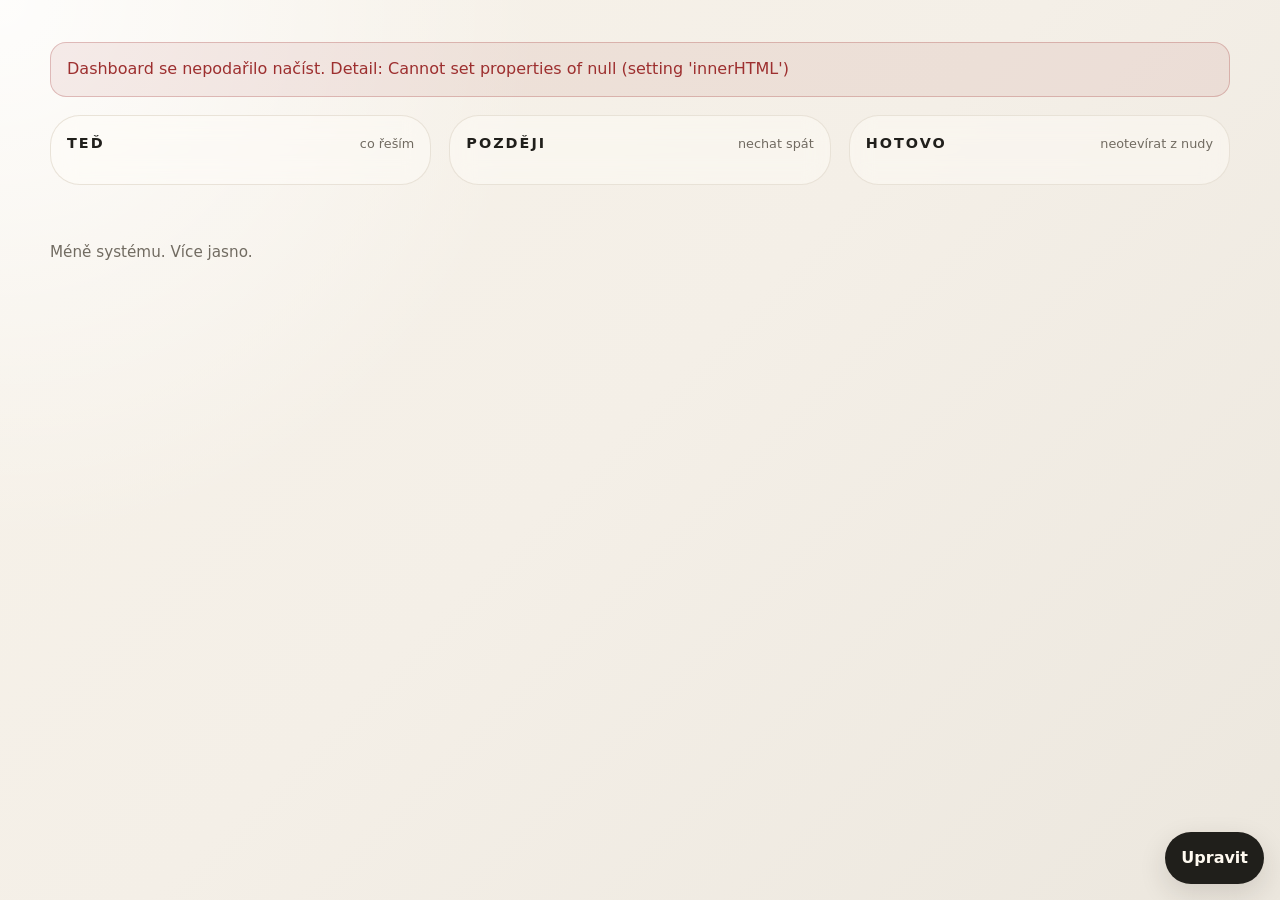
==== commit 2556142b: "Update index.html" ====
--- a/index.html
+++ b/index.html
@@ -10,11 +10,6 @@
 </head>
 <body>
   <main class="page-shell">
-    <header class="hero project-hero" aria-labelledby="page-title">
-      <h1 id="page-title">Drž krok</h1>
-      <p id="project-subtitle" class="subtitle">Jeden projekt. Žádný plánovač.</p>
-    </header>
-
     <div id="message" class="message" role="status" aria-live="polite">Načítám projekt…</div>
 
     <section id="project-overview" class="project-overview" aria-label="Přehled aktivního projektu"></section>
--- a/style.css
+++ b/style.css
@@ -53,14 +53,18 @@
 button:hover,
 .quick-edit-toggle:hover,
 .quick-editor button:hover,
-.small-danger-button:hover {
+.small-danger-button:hover,
+.add-item-button:hover,
+.small-secondary-button:hover {
   transform: translateY(-1px);
 }
 
 button:active,
 .quick-edit-toggle:active,
 .quick-editor button:active,
-.small-danger-button:active {
+.small-danger-button:active,
+.add-item-button:active,
+.small-secondary-button:active {
   transform: translateY(0);
 }
 
@@ -121,6 +125,111 @@
   border-color: rgba(157, 47, 47, 0.26);
   background: rgba(157, 47, 47, 0.08);
   color: var(--error);
+}
+
+
+.project-switcher {
+  display: grid;
+  gap: 14px;
+  margin-bottom: 18px;
+  padding: 16px;
+  border: 1px solid rgba(228, 221, 209, 0.82);
+  border-radius: calc(var(--radius) + 4px);
+  background: rgba(255, 253, 248, 0.58);
+  box-shadow: var(--shadow);
+}
+
+.project-switcher .eyebrow,
+.project-switcher h2 {
+  margin: 0;
+}
+
+.project-switcher .eyebrow {
+  margin-bottom: 6px;
+}
+
+.project-tabs {
+  display: flex;
+  flex-wrap: wrap;
+  gap: 10px;
+}
+
+.project-tab-row {
+  position: relative;
+}
+
+.project-tab {
+  display: grid;
+  gap: 2px;
+  min-width: min(100%, 12rem);
+  padding: 0.8rem 0.95rem;
+  border: 1px solid rgba(43, 34, 25, 0.13);
+  border-radius: 18px;
+  background: rgba(255, 250, 241, 0.84);
+  color: var(--text);
+  cursor: pointer;
+  font: inherit;
+  text-align: left;
+  transition: transform 150ms ease, border-color 150ms ease, background-color 150ms ease;
+}
+
+.project-tab span {
+  font-weight: 850;
+  line-height: 1.25;
+}
+
+.project-tab small {
+  color: var(--muted);
+  font-size: 0.78rem;
+}
+
+.project-tab.is-active {
+  border-color: rgba(111, 95, 68, 0.46);
+  background: var(--accent-soft);
+  box-shadow: inset 0 0 0 1px rgba(111, 95, 68, 0.14);
+}
+
+.project-tab:hover,
+.project-tab:focus-visible {
+  border-color: var(--accent);
+  outline: none;
+  transform: translateY(-1px);
+}
+
+.project-delete-button {
+  align-items: center;
+  background: #fff8f2;
+  border: 1px solid rgba(157, 47, 47, 0.22);
+  border-radius: 999px;
+  color: var(--error);
+  cursor: pointer;
+  display: inline-flex;
+  font: inherit;
+  font-size: 1rem;
+  font-weight: 900;
+  height: 1.8rem;
+  justify-content: center;
+  line-height: 1;
+  padding: 0;
+  position: absolute;
+  right: -0.45rem;
+  top: -0.45rem;
+  transition: transform 150ms ease, background-color 150ms ease, border-color 150ms ease;
+  width: 1.8rem;
+}
+
+.project-delete-button:hover,
+.project-delete-button:focus-visible {
+  background: rgba(157, 47, 47, 0.1);
+  border-color: rgba(157, 47, 47, 0.42);
+  outline: none;
+  transform: translateY(-1px);
+}
+
+.project-delete-button:disabled {
+  cursor: not-allowed;
+  opacity: 0.42;
+  transform: none;
 }
 
 .board {
@@ -307,6 +416,11 @@
 }
 
 @media (max-width: 560px) {
+  .project-tab-row,
+  .project-tab {
+    min-width: 100%;
+  }
+
   .page-shell {
     width: min(100% - 22px, 1180px);
     padding-top: 28px;
@@ -536,7 +650,9 @@
 .quick-editor input:focus,
 .quick-editor button:focus-visible,
 .quick-edit-toggle:focus-visible,
-select:focus {
+select:focus,
+.add-item-button:focus-visible,
+.small-secondary-button:focus-visible {
   outline: 3px solid rgba(223, 139, 78, 0.28);
   outline-offset: 2px;
 }
@@ -614,6 +730,16 @@
   transition: transform 150ms ease, box-shadow 150ms ease, background-color 150ms ease;
 }
 
+.quick-editor .quick-danger-button {
+  background: rgba(157, 47, 47, 0.1);
+  color: var(--error);
+}
+
+.quick-editor .quick-danger-button:hover,
+.quick-editor .quick-danger-button:focus-visible {
+  background: rgba(157, 47, 47, 0.16);
+}
+
 .quick-edit-toggle {
   background: rgba(255, 250, 241, 0.94);
   border: 1px solid rgba(43, 34, 25, 0.14);
@@ -751,16 +877,43 @@
   transition: transform 150ms ease, background-color 150ms ease;
 }
 
-.quick-auth-fields {
-  display: grid;
-  gap: 0.75rem;
-}
-
-.quick-auth-status {
-  border-radius: 14px;
-  background: rgba(43, 34, 25, 0.06);
-  color: var(--muted);
-  font-size: 0.9rem;
-  margin: 0;
-  padding: 0.7rem 0.8rem;
-}
+
+
+.link-edit-list {
+  display: grid;
+  gap: 0.7rem;
+}
+
+.link-edit-card {
+  border: 1px solid rgba(43, 34, 25, 0.12);
+  border-radius: 16px;
+  background: rgba(255, 255, 255, 0.62);
+  display: grid;
+  gap: 0.65rem;
+  padding: 0.75rem;
+}
+
+.add-item-button,
+.small-secondary-button {
+  border: 1px dashed rgba(43, 34, 25, 0.22);
+  border-radius: 18px;
+  background: rgba(255, 250, 241, 0.72);
+  color: var(--accent);
+  cursor: pointer;
+  font: inherit;
+  font-weight: 800;
+  padding: 0.85rem 1rem;
+  transition: transform 150ms ease, border-color 150ms ease, background-color 150ms ease;
+}
+
+.add-item-button:hover,
+.small-secondary-button:hover {
+  background: rgba(255, 255, 255, 0.9);
+  border-color: rgba(43, 34, 25, 0.34);
+  transform: translateY(-1px);
+}
+
+.add-item-button:active,
+.small-secondary-button:active {
+  transform: translateY(0);
+}
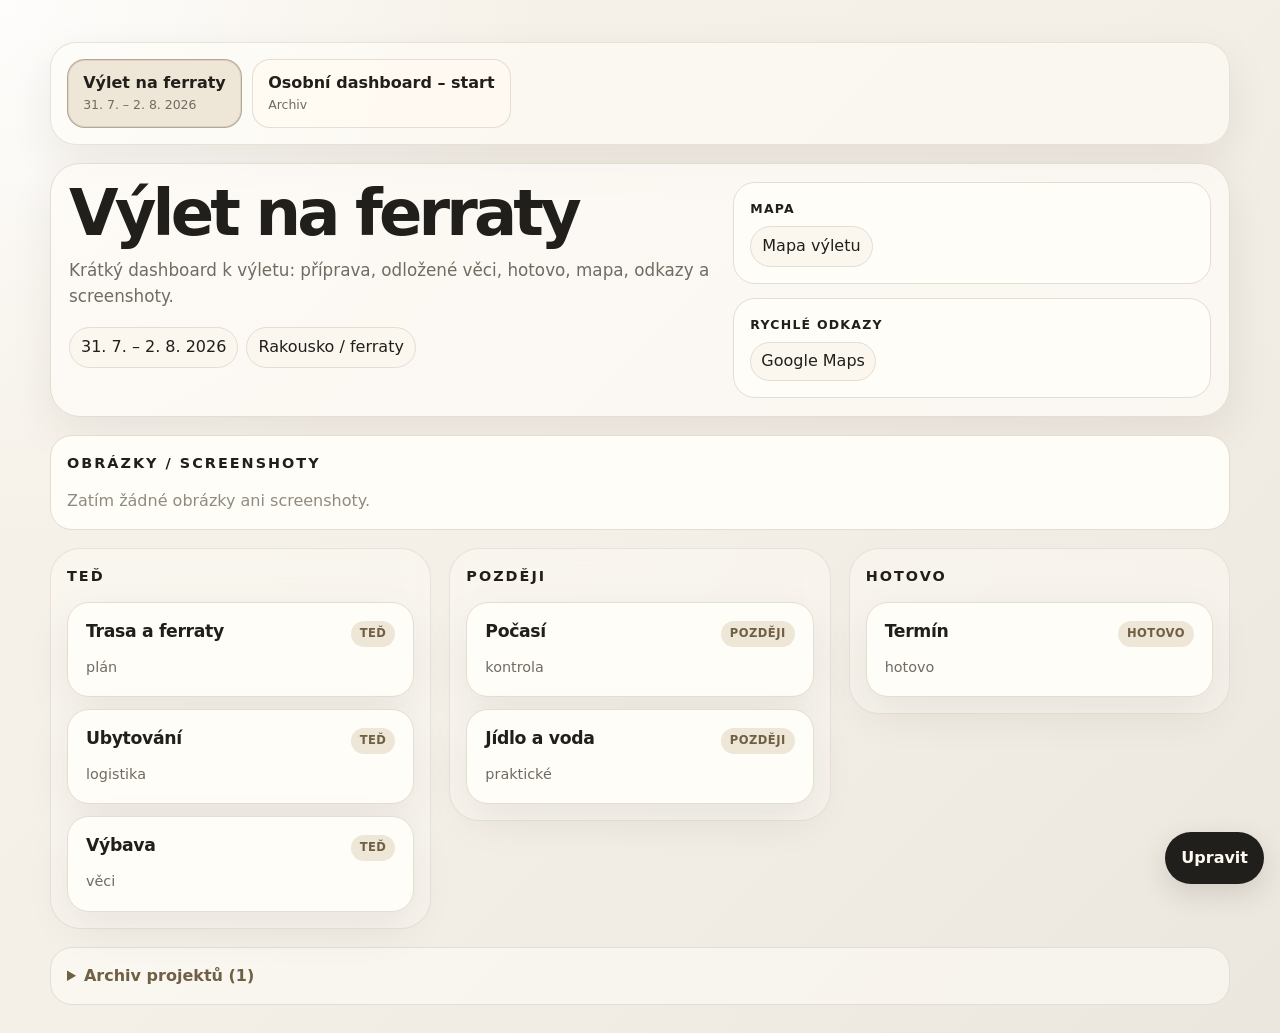
==== commit 2443b8d7: "Simplify dashboard chrome" ====
--- a/index.html
+++ b/index.html
@@ -18,7 +18,6 @@
       <section class="column" aria-labelledby="now-title">
         <div class="column-head">
           <h2 id="now-title">Teď</h2>
-          <span class="column-note">co řeším</span>
         </div>
         <div id="now-list" class="card-list" data-state="now"></div>
       </section>
@@ -26,7 +25,6 @@
       <section class="column" aria-labelledby="later-title">
         <div class="column-head">
           <h2 id="later-title">Později</h2>
-          <span class="column-note">nechat spát</span>
         </div>
         <div id="later-list" class="card-list" data-state="later"></div>
       </section>
@@ -34,7 +32,6 @@
       <section class="column" aria-labelledby="done-title">
         <div class="column-head">
           <h2 id="done-title">Hotovo</h2>
-          <span class="column-note">neotevírat z nudy</span>
         </div>
         <div id="done-list" class="card-list" data-state="done"></div>
       </section>
@@ -43,7 +40,6 @@
     <section id="archive" class="archive" aria-label="Archiv projektů"></section>
   </main>
 
-  <footer class="footer">Méně systému. Více jasno.</footer>
 
   <script src="config.js"></script>
   <script src="script.js" defer></script>
--- a/style.css
+++ b/style.css
@@ -74,11 +74,6 @@
   padding: 42px 0 28px;
 }
 
-.hero {
-  max-width: 760px;
-  margin-bottom: 30px;
-}
-
 .eyebrow {
   margin: 0 0 12px;
   color: var(--accent);
@@ -88,23 +83,9 @@
   text-transform: uppercase;
 }
 
-h1,
 h2,
 p {
   margin-top: 0;
-}
-
-h1 {
-  margin-bottom: 8px;
-  font-size: clamp(2.6rem, 8vw, 5.8rem);
-  line-height: 0.95;
-  letter-spacing: -0.07em;
-}
-
-.subtitle {
-  margin-bottom: 0;
-  color: var(--muted);
-  font-size: clamp(1.05rem, 2vw, 1.35rem);
 }
 
 .message {
@@ -137,15 +118,6 @@
   border-radius: calc(var(--radius) + 4px);
   background: rgba(255, 253, 248, 0.58);
   box-shadow: var(--shadow);
-}
-
-.project-switcher .eyebrow,
-.project-switcher h2 {
-  margin: 0;
-}
-
-.project-switcher .eyebrow {
-  margin-bottom: 6px;
 }
 
 .project-tabs {
@@ -263,12 +235,6 @@
   text-transform: uppercase;
 }
 
-.column-note {
-  color: var(--muted);
-  font-size: 0.8rem;
-  white-space: nowrap;
-}
-
 .card-list {
   display: grid;
   gap: 12px;
@@ -397,14 +363,6 @@
   color: #918a7f;
 }
 
-.footer {
-  width: min(1180px, calc(100% - 32px));
-  margin: 0 auto;
-  padding: 10px 0 34px;
-  color: var(--muted);
-  font-size: 0.95rem;
-}
-
 @media (max-width: 880px) {
   .board {
     grid-template-columns: 1fr;
@@ -434,10 +392,6 @@
     align-items: start;
     flex-direction: column;
     gap: 4px;
-  }
-
-  .column-note {
-    white-space: normal;
   }
 
   .item-toggle,
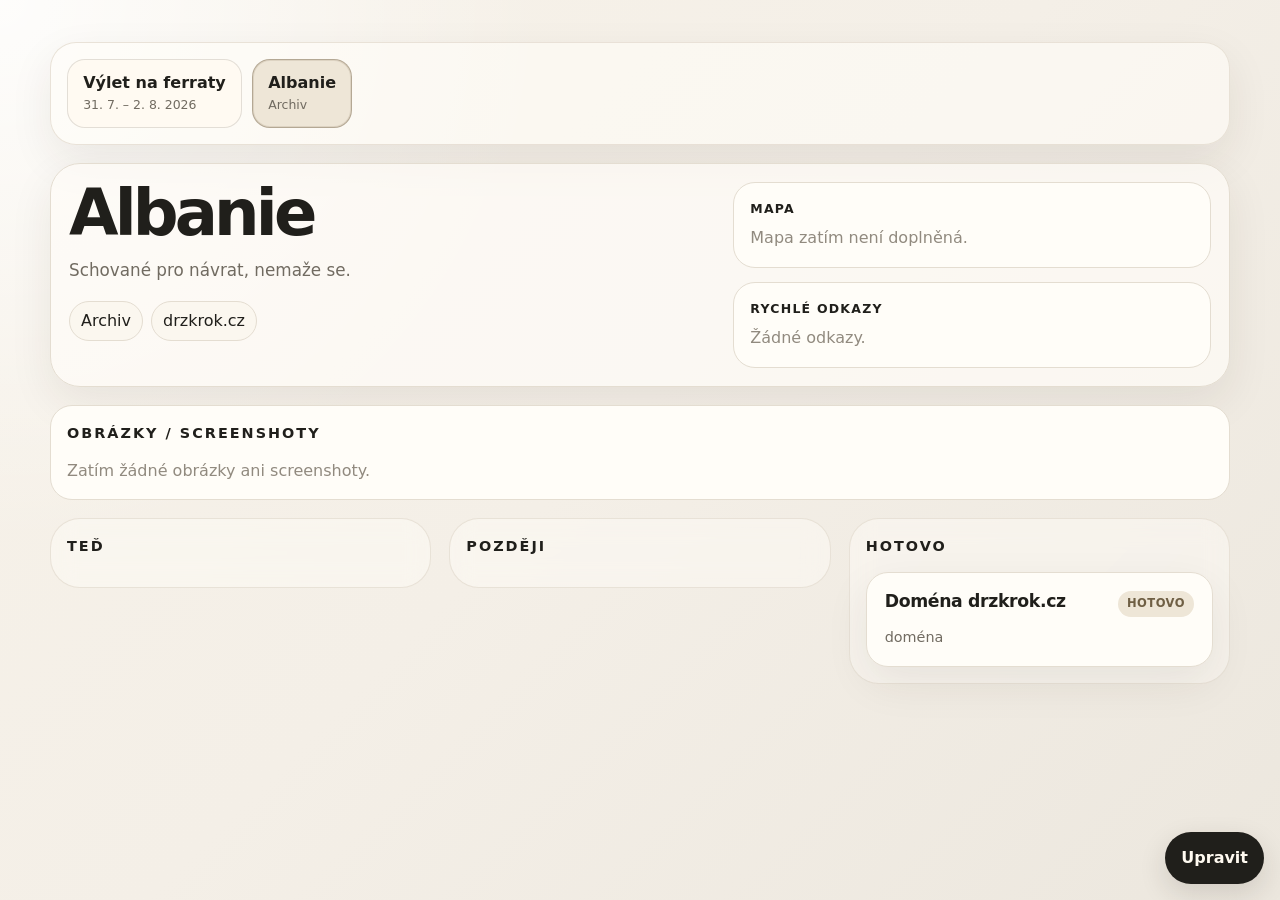
==== commit bae91e85: "Add GitHub API dashboard persistence" ====
--- a/index.html
+++ b/index.html
@@ -6,7 +6,7 @@
   <title>Drž krok | Projektový dashboard</title>
   <meta name="description" content="Rychlý osobní dashboard pro jeden aktivní projekt, mapu, odkazy, screenshoty a archiv starších projektů." />
   <meta name="theme-color" content="#f6f2ea" />
-  <link rel="stylesheet" href="style.css" />
+  <link rel="stylesheet" href="style.css?v=20260612-1" />
 </head>
 <body>
   <main class="page-shell">
@@ -42,6 +42,6 @@
 
 
   <script src="config.js"></script>
-  <script src="script.js" defer></script>
+  <script src="script.js?v=20260612-2" defer></script>
 </body>
 </html>
